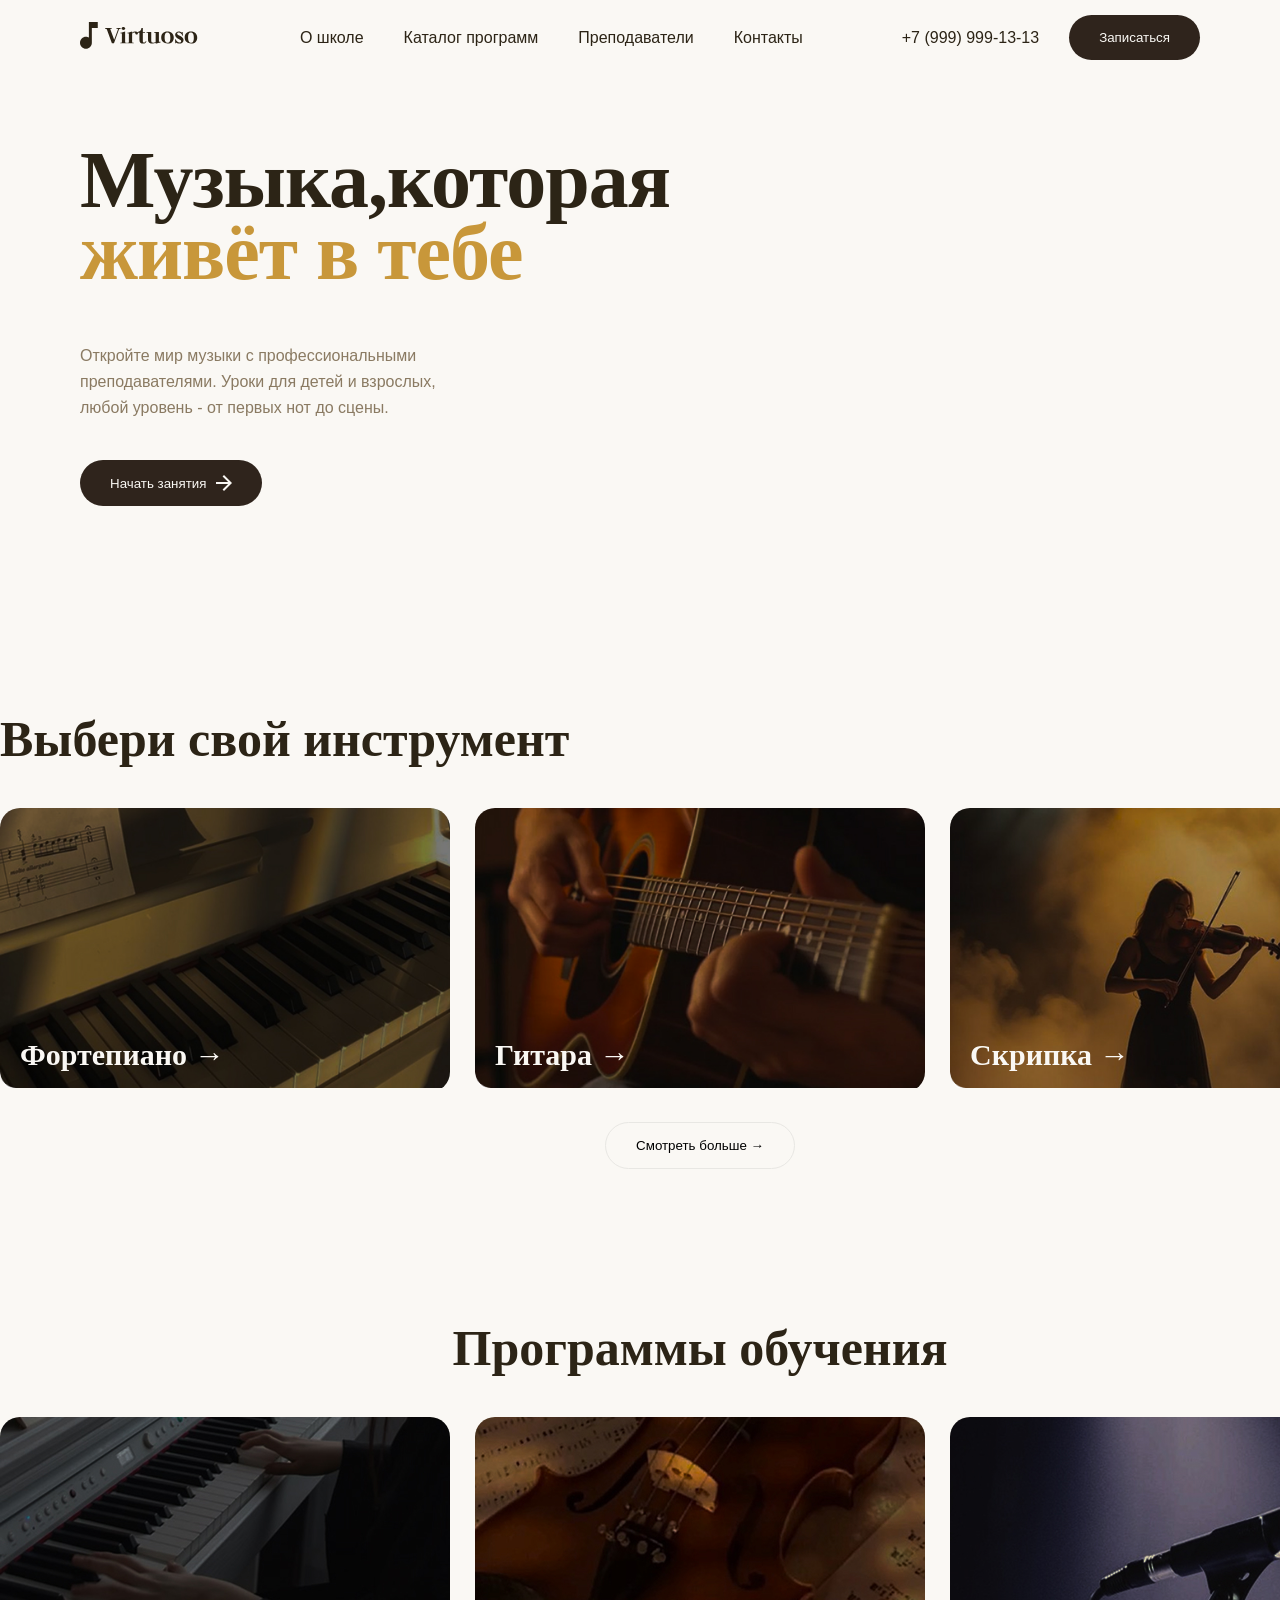
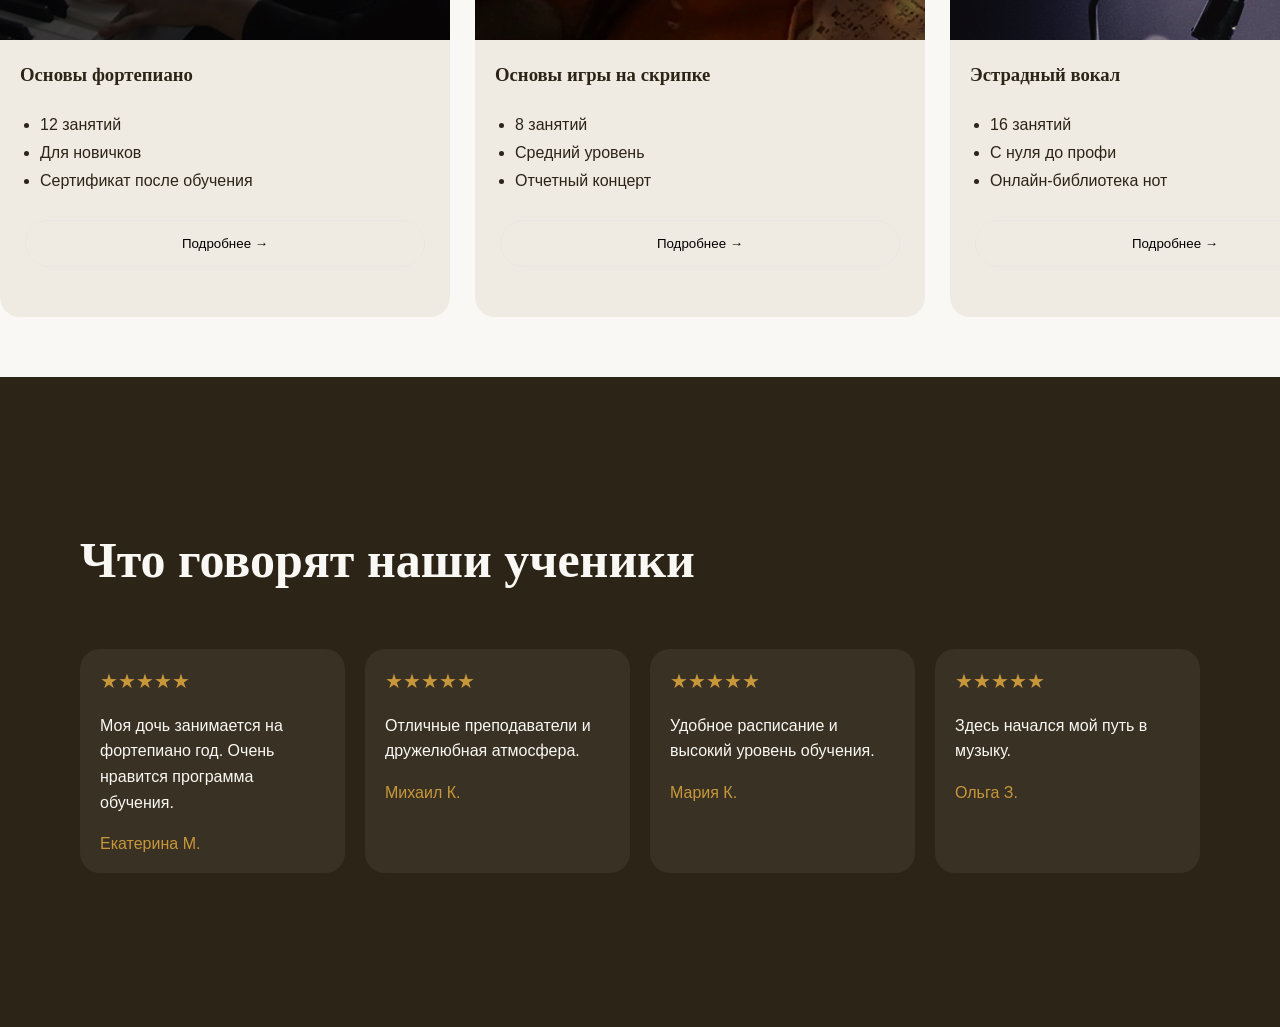
==== index.html @ 5fd734fc "Первый коммит" ====
<!DOCTYPE html>
<html lang="ru">
<head>
    <meta charset="UTF-8">
    <meta name="viewport" content="width=device-width, initial-scale=1.0">
    <title>Virtuoso</title>

    <link rel="stylesheet" href="style.css">
</head>
<body>

    <!-- Хедер -->
    <header class="header">

    <div class="logo">
        <img src="images/logo.svg" alt="Virtuoso">
    </div>
        <nav class="nav">
            <a href="#about">О школе</a>
            <a href="catalog.html">Каталог программ</a>
            <a href="#teachers">Преподаватели</a>
            <a href="#contacts">Контакты</a>
        </nav>

        <div class="header-right">
            <span class="phone">
                +7 (999) 999-13-13
            </span>

            <button class="btn-dark">
                Записаться
            </button>
        </div>

    </header>

    <!-- Первый экран -->
    <section class="hero">

        <div class="hero-content">

        <h1>
            Музыка,которая 
            <br><span>живёт</span>
            <span>в тебе</span><br>
        </h1>

            <p>
                <br>Откройте мир музыки с профессиональными<br>
                преподавателями. Уроки для детей и взрослых,<br>
                любой уровень - от первых нот до сцены.<br>
            </p>

        <button class="btn-dark">
            Начать занятия
            <img src="images/arrow.svg" alt="">
        </button>

        </div>
    </section>

    <!-- Блок Инструменты -->
    <section class="section">

        <h2>Выбери свой инструмент</h2>

        <div class="cards">

            <div class="instrument-card">
                <img src="images/instruments/piano.jpg" alt="Пианино">
                <div class="card-title">
                    Фортепиано →
                </div>

            </div>

            <div class="instrument-card">
                <img src="images/instruments/guitar.jpg" alt="Гитара">

                <div class="card-title">
                    Гитара →
                </div>

            </div>

            <div class="instrument-card">

                <img src="images/instruments/violin.jpg" alt="Скрипка">

                <div class="card-title">
                    Скрипка →
                </div>

            </div>

        </div>

        <button class="btn-light">
            Смотреть больше →
        </button>

    </section>

    <!-- Блок Программ -->
    <section class="section">

        <h2 class="center">
            Программы обучения
        </h2>

        <div class="courses">

            <div class="course-card">

                <img src="images/course/course-piano.jpg">

                <div class="course-content">

                    <h3>Основы фортепиано</h3>

                    <ul>
                        <li>12 занятий</li>
                        <li>Для новичков</li>
                        <li>Сертификат после обучения</li>
                    </ul>

                    <button class="btn-light">
                        Подробнее →
                    </button>

                </div>

            </div>

            <div class="course-card">

                <img src="images/course/course-violin.jpg">

                <div class="course-content">

                    <h3>Основы игры на скрипке</h3>

                    <ul>
                        <li>8 занятий</li>
                        <li>Средний уровень</li>
                        <li>Отчетный концерт</li>
                    </ul>

                    <button class="btn-light">
                        Подробнее →
                    </button>

                </div>

            </div>

            <div class="course-card">

                <img src="images/course/vocal.jpg">

                <div class="course-content">

                    <h3>Эстрадный вокал</h3>

                    <ul>
                        <li>16 занятий</li>
                        <li>С нуля до профи</li>
                        <li>Онлайн-библиотека нот</li>
                    </ul>

                    <button class="btn-light">
                        Подробнее →
                    </button>

                </div>

            </div>

        </div>

    </section>

    <!-- БлокОтзывы -->
    <section class="reviews">

        <div class="container">

            <h2>
                Что говорят наши ученики
            </h2>

            <div class="reviews-grid">

                <div class="review-card">
                    <div class="stars">
                        ★★★★★
                    </div>
                    <p>
                        Моя дочь занимается на фортепиано год.
                        Очень нравится программа обучения.
                    </p>
                    <span>Екатерина М.</span>
                </div>

                <div class="review-card">
                    <div class="stars">
                        ★★★★★
                    </div>
                    <p>
                        Отличные преподаватели и дружелюбная атмосфера.
                    </p>
                    <span>Михаил К.</span>
                </div>

                <div class="review-card">
                    <div class="stars">
                        ★★★★★
                    </div>
                    <p>
                        Удобное расписание и высокий уровень обучения.
                    </p>
                    <span>Мария К.</span>
                </div>

                <div class="review-card">
                    <div class="stars">
                        ★★★★★
                    </div>
                    <p>
                        Здесь начался мой путь в музыку.
                    </p>
                    <span>Ольга З.</span>

                </div>

            </div>

        </div>

    </section>

</body>
</html>
---- style.css ----
*{
    margin:0;
    padding:0;
    box-sizing:border-box;
}

/* Общие стили */
body{
    font-family: Arial, sans-serif;
    background:#FAF8F4;
    color:#2C2416;
}

/* img{
    width:100%;
    display:block;
} */

a{
    text-decoration:none;
    color:#2C2416;
}

.container{
    width:1920px;
    margin: auto;
}


/* Шапка */
.header{
    position:fixed;
    top:0;
    left:0;
    width:100%;
    display:flex;
    justify-content:space-between;
    align-items:center;
    padding:15px 80px;
    background:#FAF8F4;
    z-index:1000;
}

.nav{
    display:flex;
    gap:40px;
}

.header-right{
    display:flex;
    align-items:center;
    gap:30px;
}

.btn-dark{
    display:flex;
    align-items:center;
    gap:10px;
    background:#2f241c;
    color:#FAF8F4;
    border:none;
    border-radius:40px;
    padding:15px 30px;
    cursor:pointer;
}

.btn-dark img{
    width:16px;
    height:16px;
}

.btn-light{
    background:#FAF8F4;
    border:1px solid #E8E7E3;
    border-radius:40px;
    padding:15px 30px;
    cursor:pointer;
}

/* Первый экран */

.hero{
    min-height:650px;
    display:flex;
    align-items:center;
    padding-left:80px;
}

.hero-content{
    max-width:700px;
}

.hero h1{
    font-family: Georgia, serif;
    font-size:80px;
    font: weight 700px;;
    line-height:0.9;
    letter-spacing:-1px;
}

.hero span{
    color:#C8973A;
}

.hero p{
    margin-top:30px;
    width:450px;
    line-height:1.6;
    color:#8A7A62;
}

.hero button{
    margin-top:40px;
}


/* Общие секции */
.section{
    width:1400px;
    margin:auto;
    padding:60px 0;
}

.section h2{
    font-size:50px;
    margin-bottom:40px;
    font-family: Georgia, serif;
}

.center{
    text-align:center;
}

/* Карточки инструментов */

.cards{
    display:flex;
    gap:25px;
}

.instrument-card{
    position:relative;
    overflow:hidden;
    border-radius:20px;
    flex:1;
}

.instrument-card img{
    height:280px;
    object-fit:cover;
}

.card-title{
    position:absolute;
    bottom:20px;
    left:20px;
    color:#FAF8F4;
    font-size:30px;
    font-weight:bold;
    font-family: Georgia, serif;
}

.section .btn-light{
    display:block;
    margin:30px auto;
}

/* Курсы */

.courses{
    display:flex;
    gap:25px;
}

.course-card{
    flex:2;
    background:#F0EBE2;
    border-radius:20px;
    overflow:hidden;
}

.course-card img{
    height:223px;
    object-fit:cover;
}

.course-content{
    padding:20px;
}

.course-content h3{
    margin-bottom:30px;
    font-family: Georgia, serif;
}

.course-content ul{
    margin-left:20px;
    margin-bottom:20px;
}

.course-content li{
    margin-bottom:10px;
}

.course-content button {
    stroke: #E8E7E3;
    background-color: #F0EBE2;
    width: 400px;
}

/* Отзывы */

.reviews{
    background:#2C2416;
    min-height:650px;
    display:flex;
    align-items:center;
    padding-left: 80px;
    padding-right: 80px;
}

.reviews h2{
    color:#FAF8F4;
    margin-bottom:60px;
    font-size:50px;
    font-family: Georgia, serif;
}

.reviews-grid{
    display:flex;
    gap:20px;
}

.review-card{
    flex:1;
    background:#383124;
    border-radius:20px;
    padding:20px;
}

.review-card p{
    color:#FAF8F4;
    margin:20px 0;
    line-height:1.6;
}

.review-card span{
    color:#C8973A;
}

.stars{
    color:#C8973A;
    font-size:20px;
}

/* Каталог */

.catalog{
    width:1400px;
    margin:auto;
    padding:140px 0 60px;
}

.catalog h1{
    font-size:50px;
    margin-bottom:30px;
    font-family:Georgia, serif;
}

.search-input{
    width:100%;
    padding:15px;
    border:1px solid #ddd;
    border-radius:10px;
    margin-bottom:20px;
}

.sort-select{
    padding:15px;
    border:1px solid #ddd;
    border-radius:10px;
    margin-bottom:30px;
}

.catalog-grid{
    display:flex;
    gap:25px;
}

.catalog-card{
    flex:1;
    background:#F0EBE2;
    border-radius:20px;
    overflow:hidden;
}

.catalog-card img{
    width:100%;
    height:220px;
    object-fit:cover;
}

.catalog-card h3{
    padding:20px 20px 10px;
}

.catalog-card p{
    padding:0 20px 20px;
}
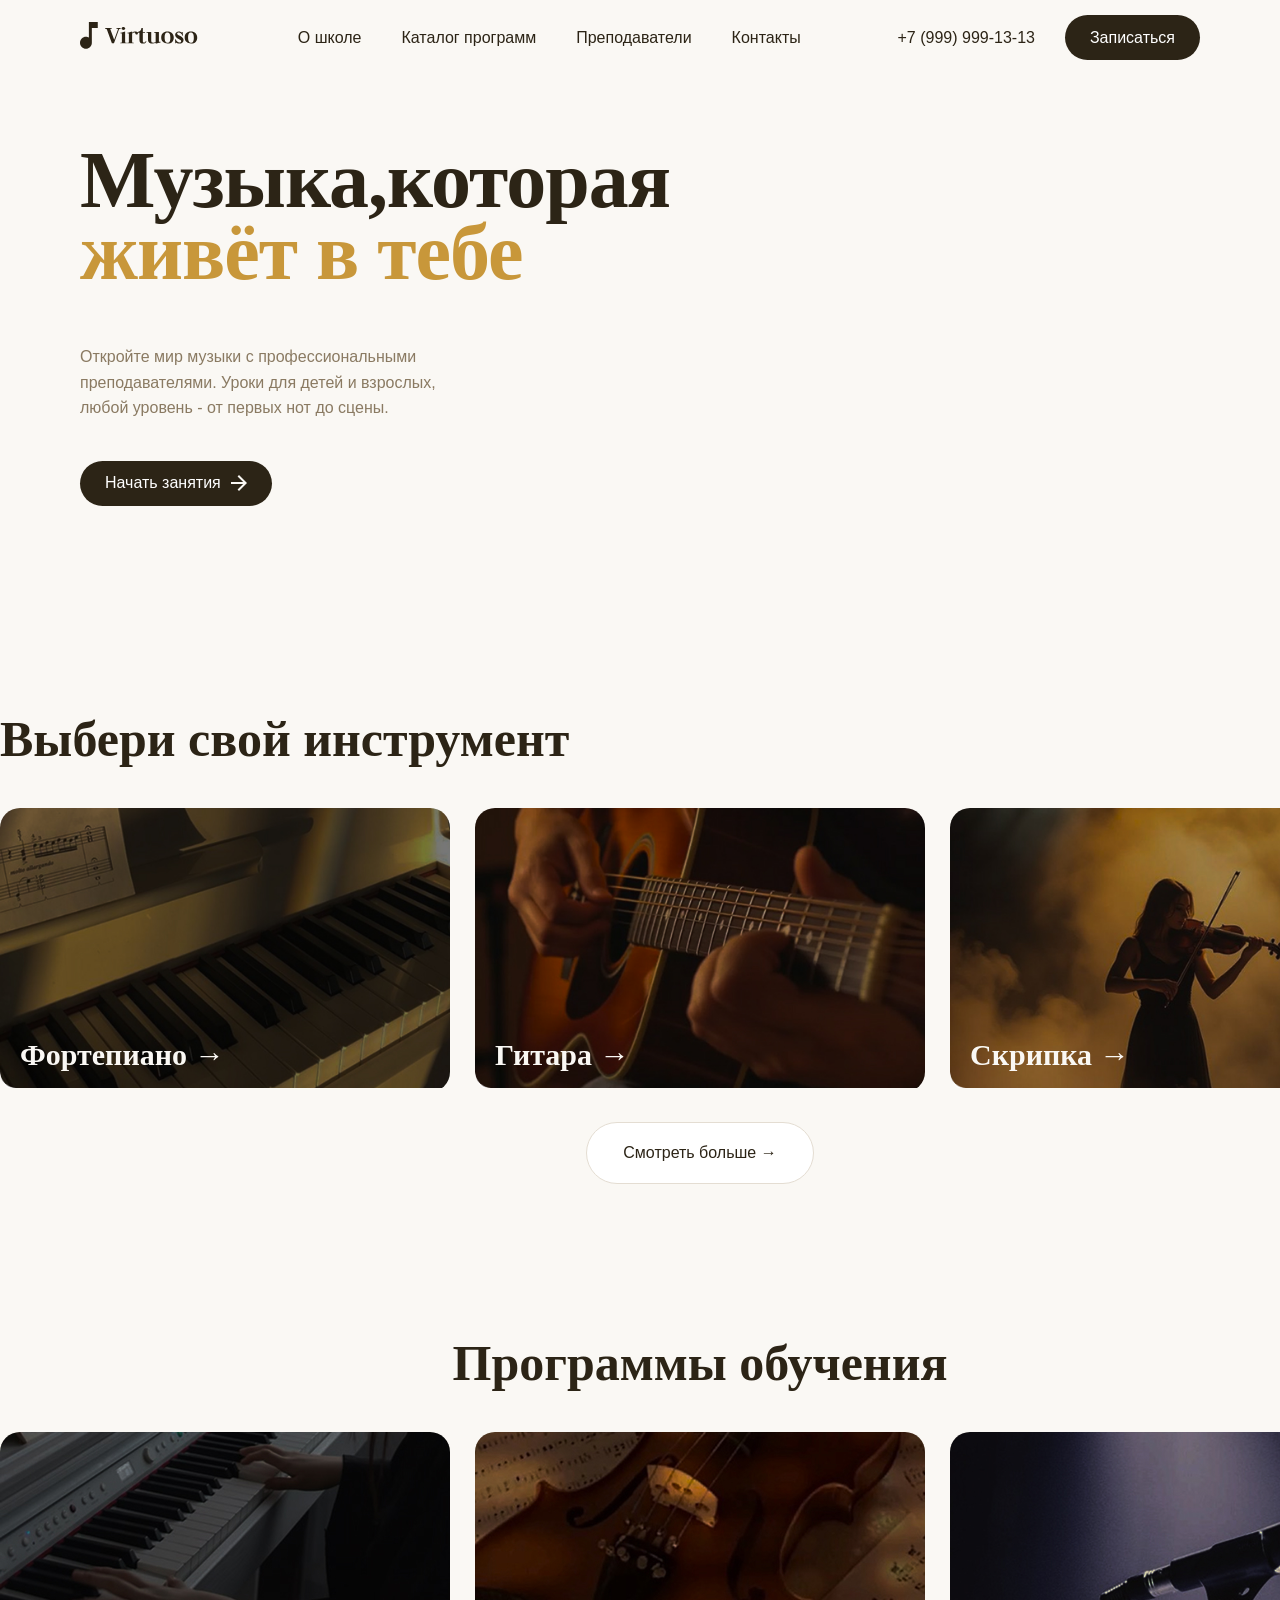
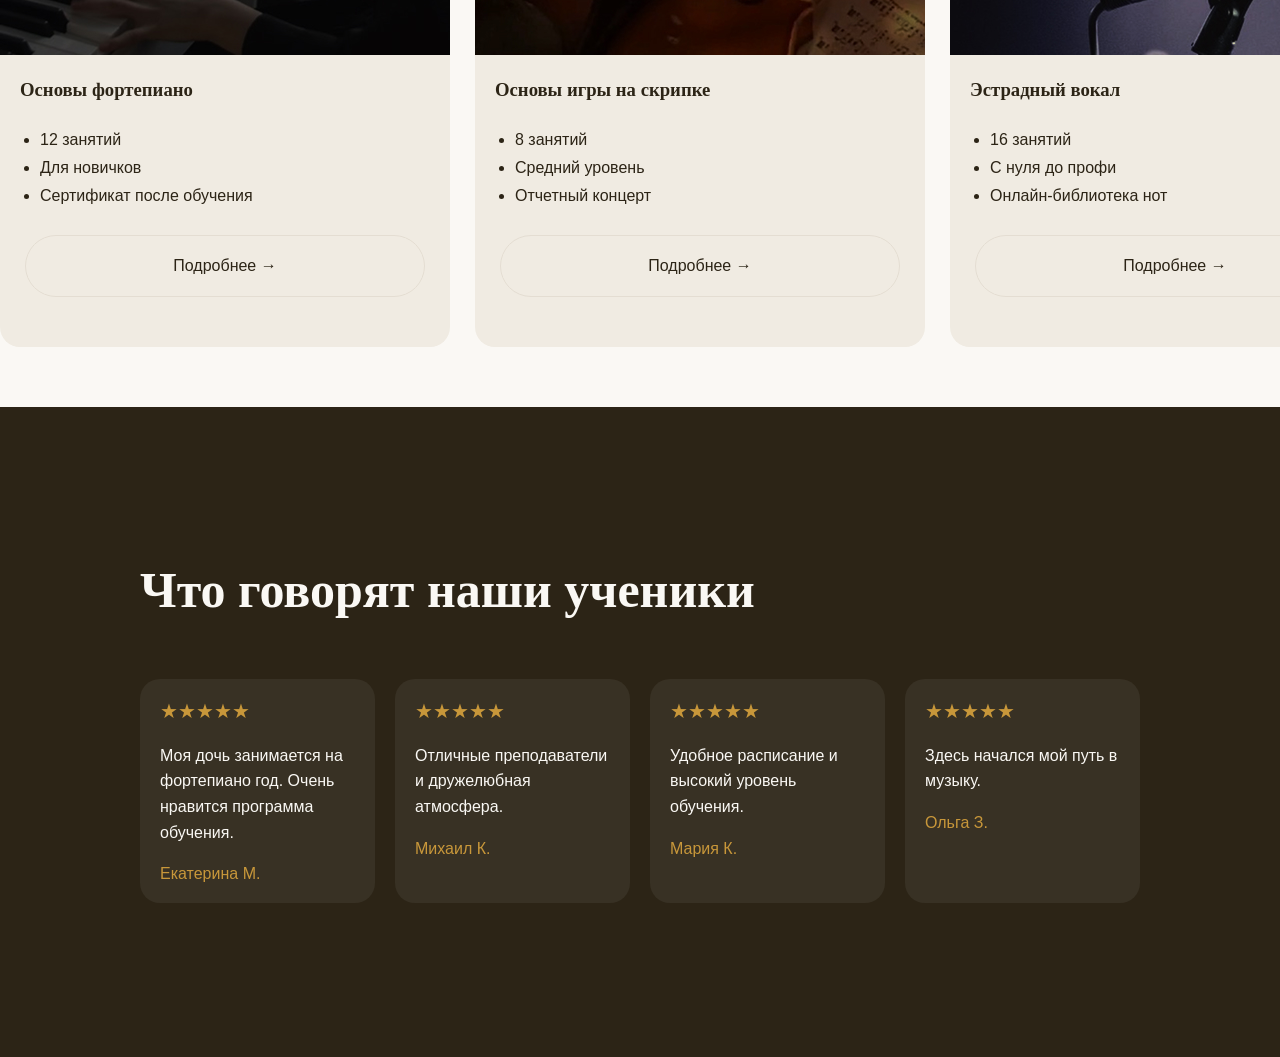
==== commit cd10ed8e: "Добавлена страница О школе" ====
--- a/index.html
+++ b/index.html
@@ -4,193 +4,132 @@
     <meta charset="UTF-8">
     <meta name="viewport" content="width=device-width, initial-scale=1.0">
     <title>Virtuoso</title>
-
     <link rel="stylesheet" href="style.css">
 </head>
 <body>
-
     <!-- Хедер -->
     <header class="header">
-
     <div class="logo">
         <img src="images/logo.svg" alt="Virtuoso">
     </div>
         <nav class="nav">
-            <a href="#about">О школе</a>
+            <a href="about.html">О школе</a>
             <a href="catalog.html">Каталог программ</a>
             <a href="#teachers">Преподаватели</a>
             <a href="#contacts">Контакты</a>
         </nav>
-
         <div class="header-right">
             <span class="phone">
                 +7 (999) 999-13-13
             </span>
-
             <button class="btn-dark">
                 Записаться
             </button>
         </div>
-
     </header>
-
     <!-- Первый экран -->
     <section class="hero">
-
         <div class="hero-content">
-
         <h1>
-            Музыка,которая 
+            Музыка,которая
             <br><span>живёт</span>
             <span>в тебе</span><br>
         </h1>
-
             <p>
                 <br>Откройте мир музыки с профессиональными<br>
                 преподавателями. Уроки для детей и взрослых,<br>
                 любой уровень - от первых нот до сцены.<br>
             </p>
-
         <button class="btn-dark">
             Начать занятия
             <img src="images/arrow.svg" alt="">
         </button>
-
         </div>
     </section>
-
     <!-- Блок Инструменты -->
     <section class="section">
-
         <h2>Выбери свой инструмент</h2>
-
         <div class="cards">
-
             <div class="instrument-card">
                 <img src="images/instruments/piano.jpg" alt="Пианино">
                 <div class="card-title">
                     Фортепиано →
                 </div>
-
             </div>
-
             <div class="instrument-card">
                 <img src="images/instruments/guitar.jpg" alt="Гитара">
-
                 <div class="card-title">
                     Гитара →
                 </div>
-
             </div>
-
             <div class="instrument-card">
-
                 <img src="images/instruments/violin.jpg" alt="Скрипка">
-
                 <div class="card-title">
                     Скрипка →
                 </div>
-
             </div>
-
         </div>
-
         <button class="btn-light">
             Смотреть больше →
         </button>
-
     </section>
-
     <!-- Блок Программ -->
     <section class="section">
-
         <h2 class="center">
             Программы обучения
         </h2>
-
         <div class="courses">
-
             <div class="course-card">
-
                 <img src="images/course/course-piano.jpg">
-
                 <div class="course-content">
-
                     <h3>Основы фортепиано</h3>
-
                     <ul>
                         <li>12 занятий</li>
                         <li>Для новичков</li>
                         <li>Сертификат после обучения</li>
                     </ul>
-
                     <button class="btn-light">
                         Подробнее →
                     </button>
-
                 </div>
-
             </div>
-
             <div class="course-card">
-
                 <img src="images/course/course-violin.jpg">
-
                 <div class="course-content">
-
                     <h3>Основы игры на скрипке</h3>
-
                     <ul>
                         <li>8 занятий</li>
                         <li>Средний уровень</li>
                         <li>Отчетный концерт</li>
                     </ul>
-
                     <button class="btn-light">
                         Подробнее →
                     </button>
-
                 </div>
-
             </div>
-
             <div class="course-card">
-
                 <img src="images/course/vocal.jpg">
-
                 <div class="course-content">
-
                     <h3>Эстрадный вокал</h3>
-
                     <ul>
                         <li>16 занятий</li>
                         <li>С нуля до профи</li>
                         <li>Онлайн-библиотека нот</li>
                     </ul>
-
                     <button class="btn-light">
                         Подробнее →
                     </button>
-
                 </div>
-
             </div>
-
         </div>
-
     </section>
-
     <!-- БлокОтзывы -->
     <section class="reviews">
-
         <div class="container">
-
             <h2>
                 Что говорят наши ученики
             </h2>
-
             <div class="reviews-grid">
-
                 <div class="review-card">
                     <div class="stars">
                         ★★★★★
@@ -201,7 +140,6 @@
                     </p>
                     <span>Екатерина М.</span>
                 </div>
-
                 <div class="review-card">
                     <div class="stars">
                         ★★★★★
@@ -211,7 +149,6 @@
                     </p>
                     <span>Михаил К.</span>
                 </div>
-
                 <div class="review-card">
                     <div class="stars">
                         ★★★★★
@@ -221,7 +158,6 @@
                     </p>
                     <span>Мария К.</span>
                 </div>
-
                 <div class="review-card">
                     <div class="stars">
                         ★★★★★
@@ -230,14 +166,9 @@
                         Здесь начался мой путь в музыку.
                     </p>
                     <span>Ольга З.</span>
-
                 </div>
-
             </div>
-
         </div>
-
     </section>
-
 </body>
 </html>
--- a/style.css
+++ b/style.css
@@ -25,6 +25,7 @@
     width:1920px;
     margin: auto;
 }
+
 
 
 /* Шапка */
@@ -77,6 +78,8 @@
     cursor:pointer;
 }
 
+
+
 /* Первый экран */
 
 .hero{
@@ -130,6 +133,8 @@
 .center{
     text-align:center;
 }
+
+
 
 /* Карточки инструментов */
 
@@ -208,6 +213,8 @@
     width: 400px;
 }
 
+
+
 /* Отзывы */
 
 .reviews{
@@ -253,6 +260,8 @@
     font-size:20px;
 }
 
+
+
 /* Каталог */
 
 .catalog{
@@ -272,18 +281,36 @@
     padding:15px;
     border:1px solid #ddd;
     border-radius:10px;
-    margin-bottom:20px;
+    margin-bottom:15px;
+
+    font-size: 14px;
 }
 
 .sort-select{
-    padding:15px;
+    width: 276px;
+    appearance:none;
+    -webkit-appearance:none;
+    -moz-appearance:none;
+
+    padding:15px 40px 15px 10px;
+
+    background:#fff url("images/arrow-down.svg") no-repeat right 10px center;
+    background-size:12px;
+
     border:1px solid #ddd;
     border-radius:10px;
+
+    font-size:14px;
+    color:#757575;
+
     margin-bottom:30px;
+
+    cursor:pointer;
 }
 
 .catalog-grid{
-    display:flex;
+    display:grid;
+    grid-template-columns:repeat(3, 1fr);
     gap:25px;
 }
 
@@ -301,9 +328,424 @@
 }
 
 .catalog-card h3{
-    padding:20px 20px 10px;
+    padding:20px 20px 20px;
+}
+
+.catalog-card h2{
+    padding:20px 20px 20px;
+    color: #383124;
+    font-size: 18px;
 }
 
 .catalog-card p{
-    padding:0 20px 20px;
-}+    padding:0 20px 10px;
+}
+
+.catalog-controls{
+    display:flex;
+    gap:15px;
+    margin-bottom:30px;
+}
+
+.catalog-controls input,
+.catalog-controls select{
+    padding:10px;
+    border:1px solid #ccc;
+    border-radius:8px;
+}
+
+.pagination{
+    display:flex;
+    justify-content:center;
+    align-items:center;
+    gap:15px;
+    margin-top:40px;
+}
+
+.pagination button{
+    padding:8px 15px;
+    border:none;
+    border-radius:8px;
+    background:#8b5e3c;
+    color:white;
+    cursor:pointer;
+}
+
+.pagination button:hover{
+    opacity:0.9;
+}
+
+
+
+/* Страница курса */
+
+.course-page{
+    padding-top:80px;
+}
+
+.course-page h1{
+    font-size:60px;
+    font-family:Georgia, serif;
+    margin-bottom:40px;
+}
+
+.course-top{
+    display:flex;
+    gap:40px;
+    margin-bottom:40px;
+}
+
+.course-main-image{
+    flex:1;
+}
+
+.course-main-image img{
+    width:100%;
+    height:500px;
+    object-fit:cover;
+    border-radius:20px;
+}
+
+.course-info{
+    flex:1;
+    background:#F0EBE2;
+    border-radius:20px;
+    padding:40px;
+}
+
+.course-info h2{
+    font-family:Georgia, serif;
+    margin-bottom:20px;
+}
+
+.course-info p{
+    color:#8A7A62;
+    line-height:1.6;
+    margin-bottom:30px;
+}
+
+.course-characteristics h3{
+    margin-bottom:15px;
+}
+
+.course-characteristics ul{
+    margin-left:20px;
+}
+
+.course-characteristics li{
+    margin-bottom:12px;
+}
+
+.course-gallery{
+    display:flex;
+    gap:20px;
+    margin-top:30px;
+}
+
+.course-gallery img{
+    width:calc(25% - 15px);
+    height:180px;
+    object-fit:cover;
+    border-radius:20px;
+}
+
+.modal{
+    display: none;
+    position: fixed;
+    inset: 0;
+    background: #FAF8F4;
+    justify-content: center;
+    align-items: center;
+    z-index:9999;
+}
+
+.modal img{
+    max-width: 90%;
+    max-height: 90%;
+}
+
+.close{
+    position: absolute;
+    top: 20px;
+    right: 35px;
+    color:#E8E7E3;
+    font-size: 40px;
+    cursor: pointer;
+}
+
+.review-form{
+    width: 100%;
+    max-width: 700px;
+    margin: 40px auto;
+    padding: 30px;
+    background: #FAF8F4;
+    border-radius: 15px;
+    box-shadow: 0 5px 15px rgba(0,0,0,.1);
+}
+
+.review-form h3{
+    text-align: center;
+    margin-bottom: 20px;
+    color: #333;
+}
+
+.review-form input,
+.review-form textarea{
+    width: 100%;
+    padding: 14px 18px;
+    margin-bottom: 15px;
+    border: 1px solid #ddd;
+    border-radius: 10px;
+    font-size: 16px;
+    font-family: inherit;
+    transition: .3s;
+    box-sizing: border-box;
+}
+
+.review-form input:focus,
+.review-form textarea:focus{
+    outline: none;
+    border-color: #8A7A62;
+    box-shadow: 0 0 8px rgba(108,99,255,.2);
+}
+
+.review-form textarea{
+    min-height: 130px;
+    resize: vertical;
+}
+
+.review-form button{
+    width: 100%;
+    padding: 14px;
+    border: none;
+    border-radius: 10px;
+    background: #2C2416;
+    color: #FAF8F4;
+    font-size: 16px;
+    font-weight: 600;
+    cursor: pointer;
+    transition: .3s;
+}
+
+.review-form button:hover{
+    background: #C8973A;
+}
+
+/* Стили для страницы "О школе" */
+
+* {
+    margin: 0;
+    padding: 0;
+    box-sizing: border-box;
+}
+
+body {
+    font-family: Inter, Arial, sans-serif;
+    background: #FAF8F4;
+    color: #2C2416;
+}
+
+.container {
+    max-width: 1280px;
+    margin: 0 auto;
+    padding: 0 60px;
+}
+
+h1,
+h2,
+h3 {
+    font-family: Georgia, serif;
+    font-weight: 700;
+}
+
+/* HERO*/
+
+.section-hero {
+    background: #F3EEE6;
+    width: 100%;
+    padding: 120px 0 40px;
+}
+
+.section-hero .container {
+    max-width: 1280px;
+}
+
+.section-hero h1 {
+    font-size: 88px;
+    line-height: 0.95;
+    max-width: 600px;
+    margin-bottom: 40px;
+}
+
+.section-hero p {
+    max-width: 430px;
+    font-size: 18px;
+    line-height: 1.8;
+    color: #8A7A62;
+}
+
+/* МИССИЯ */
+
+.section-mission {
+    background: white;
+    padding: 90px 0 110px;
+}
+
+.section-mission h2 {
+    font-size: 64px;
+    margin-bottom: 50px;
+}
+
+.mission-grid {
+    display: grid;
+    grid-template-columns: 1.05fr 1fr;
+    gap: 60px;
+    align-items: start;
+}
+
+/* Карточка */
+
+.quote-card {
+    background: #F3EEE6;
+    border-radius: 24px;
+    padding: 55px;
+    min-height: 200px;
+
+    display: flex;
+    flex-direction: column;
+    justify-content: center;
+}
+
+.quote-mark {
+    font-size: 72px;
+    color: #C99531;
+    margin-bottom: 20px;
+}
+
+.quote-card p {
+    font-family: Georgia, serif;
+    font-size: 28px;
+    line-height: 1.35;
+    color: #2C2416;
+}
+
+.quote-card span {
+    margin-top: 35px;
+    color: #8A7A62;
+    font-size: 15px;
+}
+
+/* Преимущества */
+
+.advantages-list {
+    display: flex;
+    flex-direction: column;
+}
+
+.advantage-item {
+    padding: 0 0 34px;
+    margin-bottom: 34px;
+    border-bottom: 1px solid #E6DED2;
+}
+
+.advantage-item:last-child {
+    margin-bottom: 0;
+}
+
+.advantage-item h3 {
+    font-size: 30px;
+    margin-bottom: 10px;
+}
+
+.advantage-item p {
+    color: #8A7A62;
+    line-height: 1.7;
+    font-size: 16px;
+}
+
+/* ИСТОРИЯ */
+
+.section-history {
+    background: #2B2013;
+    padding: 90px 0;
+}
+
+.section-history h2 {
+    color: white;
+    font-size: 64px;
+    margin-bottom: 60px;
+}
+
+.timeline-container {
+    max-width: 100%;
+}
+
+.timeline-item {
+    display: grid;
+    grid-template-columns: 90px 1fr;
+    gap: 40px;
+    margin-bottom: 32px;
+}
+
+.timeline-year {
+    color: #C99531;
+    font-size: 32px;
+    font-family: Georgia, serif;
+    font-weight: 700;
+}
+
+.timeline-text {
+    color: #E7E0D8;
+    line-height: 1.8;
+    font-size: 18px;
+}
+
+/* CTA */
+
+.section-cta {
+    background: #FAF8F4;
+    padding: 110px 0 140px;
+    text-align: center;
+}
+
+.section-cta h2 {
+    font-size: 86px;
+    line-height: 1;
+    margin-bottom: 25px;
+}
+
+.section-cta p {
+    max-width: 560px;
+    margin: 0 auto 30px;
+    color: #8A7A62;
+    line-height: 1.8;
+}
+
+.cta-buttons {
+    display: flex;
+    justify-content: center;
+    gap: 18px;
+}
+
+.btn-dark {
+    height: 45px;
+    padding: 0 25px;
+    border-radius: 999px;
+    border: none;
+    background: #2C2416;
+    color: white;
+    font-size: 16px;
+    cursor: pointer;
+}
+
+.btn-light {
+    height: 62px;
+    padding: 0 36px;
+    border-radius: 999px;
+    border: 1px solid #E4DDD2;
+    background: white;
+    color: #2C2416;
+    font-size: 16px;
+    cursor: pointer;
+}
+
